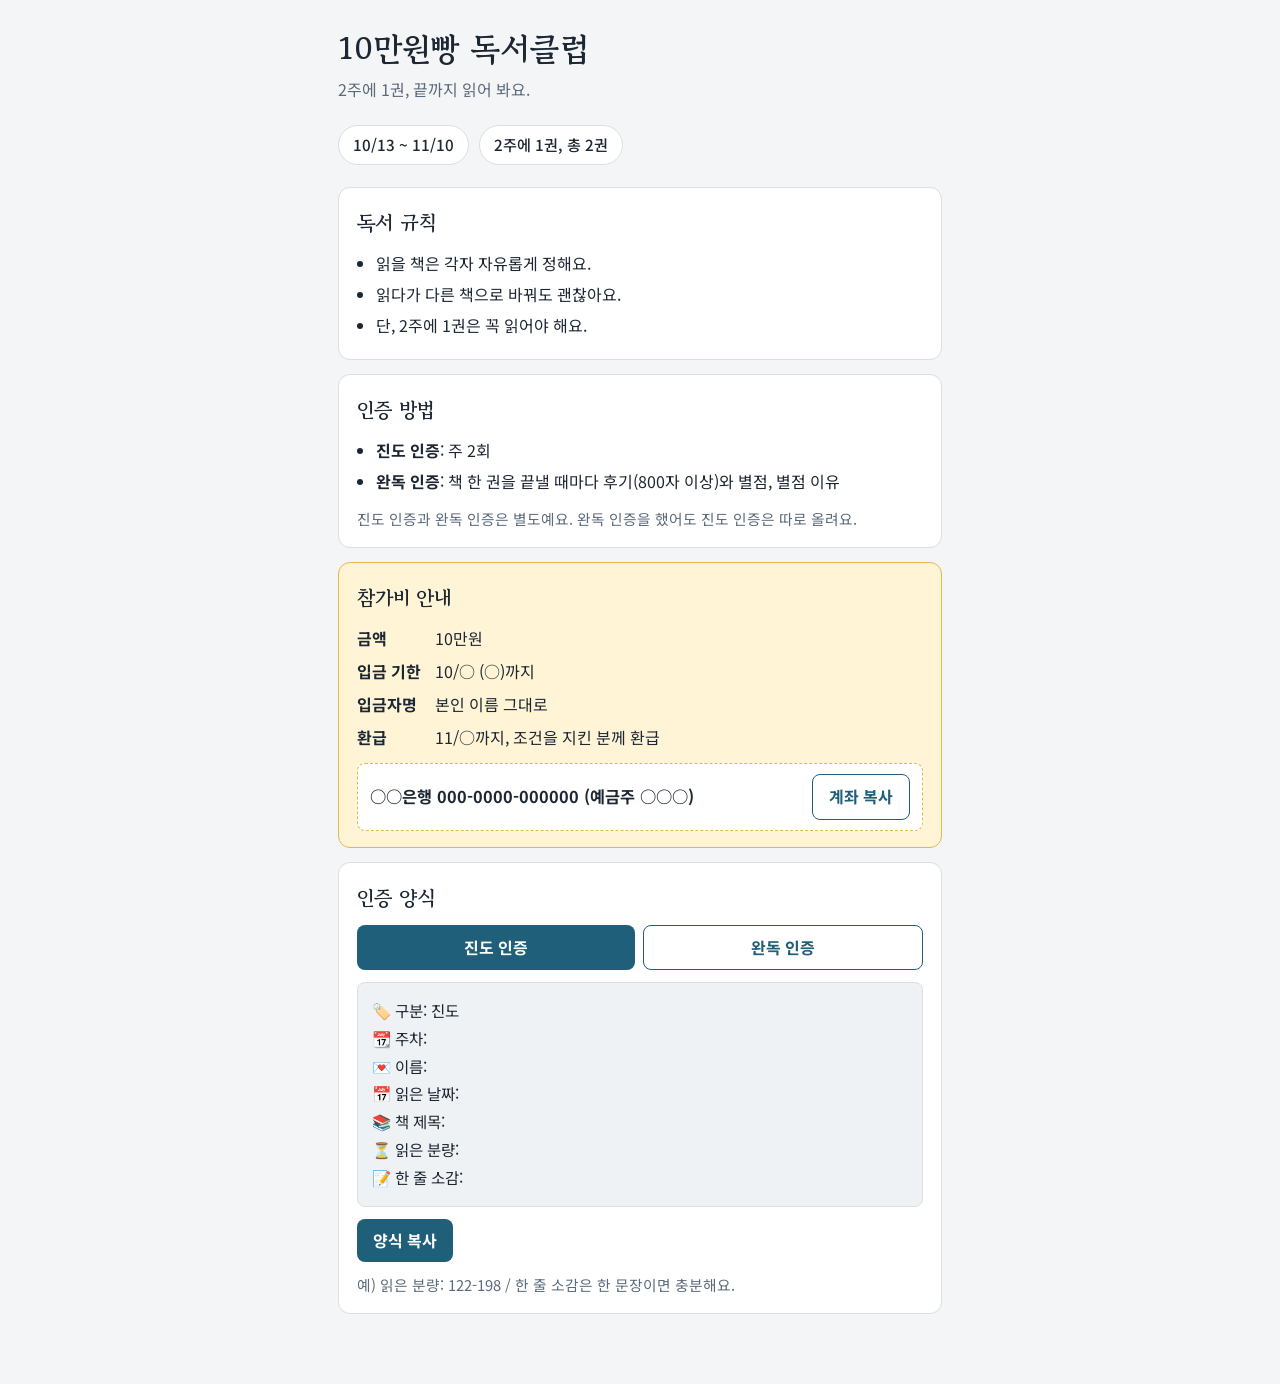
==== index.html @ 24067576 "Add files via upload" ====
<!DOCTYPE html>
<html lang="ko">
<head>
<meta charset="utf-8">
<meta name="viewport" content="width=device-width, initial-scale=1, viewport-fit=cover">
<title>10만원빵 독서클럽 공지</title>
<link rel="preconnect" href="https://fonts.googleapis.com">
<link rel="preconnect" href="https://fonts.gstatic.com" crossorigin>
<link href="https://fonts.googleapis.com/css2?family=Gowun+Batang:wght@400;700&family=Noto+Sans+KR:wght@400;500;700&display=swap" rel="stylesheet">
<style>
:root{
  --bg:#F3F5F7; --surface:#FFFFFF; --ink:#1D2733; --muted:#5C6B7A; --line:#D9DFE5;
  --accent:#1F5F7A; --accent-ink:#FFFFFF; --warn-bg:#FFF4D6; --warn-line:#E2B84A; --code:#EEF2F5;
  box-sizing:border-box;
  padding-top:env(safe-area-inset-top,0px); padding-bottom:env(safe-area-inset-bottom,0px);
}
@media (prefers-color-scheme: dark){
  :root:not([data-theme="light"]){
    --bg:#12181F; --surface:#1B242D; --ink:#E8EDF2; --muted:#9AA8B6; --line:#2C3945;
    --accent:#6FB6D1; --accent-ink:#0E1A22; --warn-bg:#3A3015; --warn-line:#8C7326; --code:#141C23;
  }
}
:root[data-theme="dark"]{
  --bg:#12181F; --surface:#1B242D; --ink:#E8EDF2; --muted:#9AA8B6; --line:#2C3945;
  --accent:#6FB6D1; --accent-ink:#0E1A22; --warn-bg:#3A3015; --warn-line:#8C7326; --code:#141C23;
}
html{scroll-padding-top:env(safe-area-inset-top,0px)}
*{box-sizing:border-box}
body{margin:0;background:var(--bg);color:var(--ink);font-family:"Noto Sans KR","Apple SD Gothic Neo","Malgun Gothic",sans-serif;line-height:1.7;font-size:16px}
main{max-width:640px;margin:0 auto;padding:28px 18px 56px}
h1{font-family:"Gowun Batang","Noto Serif KR",serif;font-weight:700;font-size:2rem;line-height:1.3;margin:0 0 6px}
h2{font-family:"Gowun Batang","Noto Serif KR",serif;font-size:1.25rem;margin:0 0 10px}
.lead{color:var(--muted);margin:0 0 22px}
.dates{display:flex;gap:10px;flex-wrap:wrap;margin:0 0 22px}
.chip{background:var(--surface);border:1px solid var(--line);border-radius:999px;padding:6px 14px;font-weight:500;font-size:.95rem}
section{background:var(--surface);border:1px solid var(--line);border-radius:12px;padding:18px 18px 16px;margin:0 0 14px}
ul{margin:0;padding-left:1.2em}
li{margin:4px 0}
.note{color:var(--muted);font-size:.92rem;margin:10px 0 0}
.money{background:var(--warn-bg);border-color:var(--warn-line)}
dl{margin:0;display:grid;grid-template-columns:auto 1fr;gap:6px 14px}
dt{font-weight:700}
dd{margin:0}
.acct{display:flex;gap:10px;align-items:center;justify-content:space-between;flex-wrap:wrap;background:var(--surface);border:1px dashed var(--warn-line);border-radius:8px;padding:10px 12px;margin-top:12px}
.acct code{font-family:inherit;font-weight:700;font-size:1.02rem;word-break:keep-all}
button{font:inherit;cursor:pointer;border:0;border-radius:8px;background:var(--accent);color:var(--accent-ink);padding:8px 16px;font-weight:700;min-height:40px}
button:focus-visible{outline:3px solid var(--accent);outline-offset:2px}
button.ghost{background:transparent;color:var(--accent);border:1px solid var(--accent)}
.tabs{display:flex;gap:8px;margin:0 0 12px}
.tabs button{flex:1}
.tabs button[aria-selected="false"]{background:transparent;color:var(--accent);border:1px solid var(--accent)}
pre{background:var(--code);border:1px solid var(--line);border-radius:8px;padding:14px;margin:0 0 12px;white-space:pre-wrap;word-break:keep-all;font-family:inherit;font-size:.97rem;line-height:1.8;overflow-x:auto}
.toast{position:fixed;left:50%;bottom:calc(24px + env(safe-area-inset-bottom,0px));transform:translateX(-50%);background:var(--ink);color:var(--bg);padding:10px 18px;border-radius:999px;font-weight:500;opacity:0;pointer-events:none;transition:opacity .2s}
.toast.on{opacity:1}
@media (prefers-reduced-motion: reduce){.toast{transition:none}}
</style>
</head>
<body>
<main>
  <h1>10만원빵 독서클럽</h1>
  <p class="lead">2주에 1권, 끝까지 읽어 봐요.</p>
  <div class="dates">
    <span class="chip">10/13 ~ 11/10</span>
    <span class="chip">2주에 1권, 총 2권</span>
  </div>

  <section>
    <h2>독서 규칙</h2>
    <ul>
      <li>읽을 책은 각자 자유롭게 정해요.</li>
      <li>읽다가 다른 책으로 바꿔도 괜찮아요.</li>
      <li>단, 2주에 1권은 꼭 읽어야 해요.</li>
    </ul>
  </section>

  <section>
    <h2>인증 방법</h2>
    <ul>
      <li><b>진도 인증</b>: 주 2회</li>
      <li><b>완독 인증</b>: 책 한 권을 끝낼 때마다 후기(800자 이상)와 별점, 별점 이유</li>
    </ul>
    <p class="note">진도 인증과 완독 인증은 별도예요. 완독 인증을 했어도 진도 인증은 따로 올려요.</p>
  </section>

  <section class="money">
    <h2>참가비 안내</h2>
    <dl>
      <dt>금액</dt><dd>10만원</dd>
      <dt>입금 기한</dt><dd>10/○ (○)까지</dd>
      <dt>입금자명</dt><dd>본인 이름 그대로</dd>
      <dt>환급</dt><dd>11/○까지, 조건을 지킨 분께 환급</dd>
    </dl>
    <div class="acct">
      <code id="acct">○○은행 000-0000-000000 (예금주 ○○○)</code>
      <button class="ghost" data-copy-id="acct">계좌 복사</button>
    </div>
  </section>

  <section>
    <h2>인증 양식</h2>
    <div class="tabs" role="tablist">
      <button role="tab" id="tab-p" aria-selected="true" aria-controls="panel">진도 인증</button>
      <button role="tab" id="tab-c" aria-selected="false" aria-controls="panel">완독 인증</button>
    </div>
    <div id="panel" role="tabpanel">
      <pre id="form"></pre>
      <button id="copyForm">양식 복사</button>
      <p class="note" id="formNote"></p>
    </div>
  </section>
</main>
<div class="toast" id="toast" role="status" aria-live="polite">복사했어요</div>

<script>
var FORMS = {
  p: {
    text: ["🏷️ 구분: 진도","📆 주차: ","💌 이름: ","📅 읽은 날짜: ","📚 책 제목: ","⏳ 읽은 분량: ","📝 한 줄 소감: "].join("\n"),
    note: "예) 읽은 분량: 122-198 / 한 줄 소감은 한 문장이면 충분해요."
  },
  c: {
    text: ["🏷️ 구분: 완독","📆 주차: ","💌 이름: ","📅 완독 날짜: ","📚 책 제목: ","⏳ 총 페이지: ","⭐️ 별점: ","⭐️ 별점 이유(한 줄): ","📝 후기(800자 이상): "].join("\n"),
    note: "예) 주차: 3-4주차 / 총 페이지: 325p / 별점: 4.0"
  }
};
var current = "p";
var pre = document.getElementById("form");
var note = document.getElementById("formNote");
var tabP = document.getElementById("tab-p");
var tabC = document.getElementById("tab-c");

function show(key){
  current = key;
  pre.textContent = FORMS[key].text;
  note.textContent = FORMS[key].note;
  tabP.setAttribute("aria-selected", key === "p" ? "true" : "false");
  tabC.setAttribute("aria-selected", key === "c" ? "true" : "false");
}
tabP.addEventListener("click", function(){ show("p"); });
tabC.addEventListener("click", function(){ show("c"); });

var toast = document.getElementById("toast");
var timer;
function flash(msg){
  toast.textContent = msg;
  toast.classList.add("on");
  clearTimeout(timer);
  timer = setTimeout(function(){ toast.classList.remove("on"); }, 1600);
}
function fallbackCopy(text){
  var ta = document.createElement("textarea");
  ta.value = text;
  ta.setAttribute("readonly", "");
  ta.style.position = "fixed";
  ta.style.opacity = "0";
  document.body.appendChild(ta);
  ta.select();
  var ok = false;
  try { ok = document.execCommand("copy"); } catch (e) { ok = false; }
  document.body.removeChild(ta);
  return ok;
}
function copyText(text){
  if (navigator.clipboard && navigator.clipboard.writeText) {
    navigator.clipboard.writeText(text).then(function(){ flash("복사했어요"); }, function(){
      flash(fallbackCopy(text) ? "복사했어요" : "길게 눌러 직접 복사해 주세요");
    });
  } else {
    flash(fallbackCopy(text) ? "복사했어요" : "길게 눌러 직접 복사해 주세요");
  }
}
document.getElementById("copyForm").addEventListener("click", function(){ copyText(FORMS[current].text); });
document.querySelector("[data-copy-id]").addEventListener("click", function(e){
  copyText(document.getElementById(e.currentTarget.getAttribute("data-copy-id")).textContent);
});
show("p");
</script>
</body>
</html>
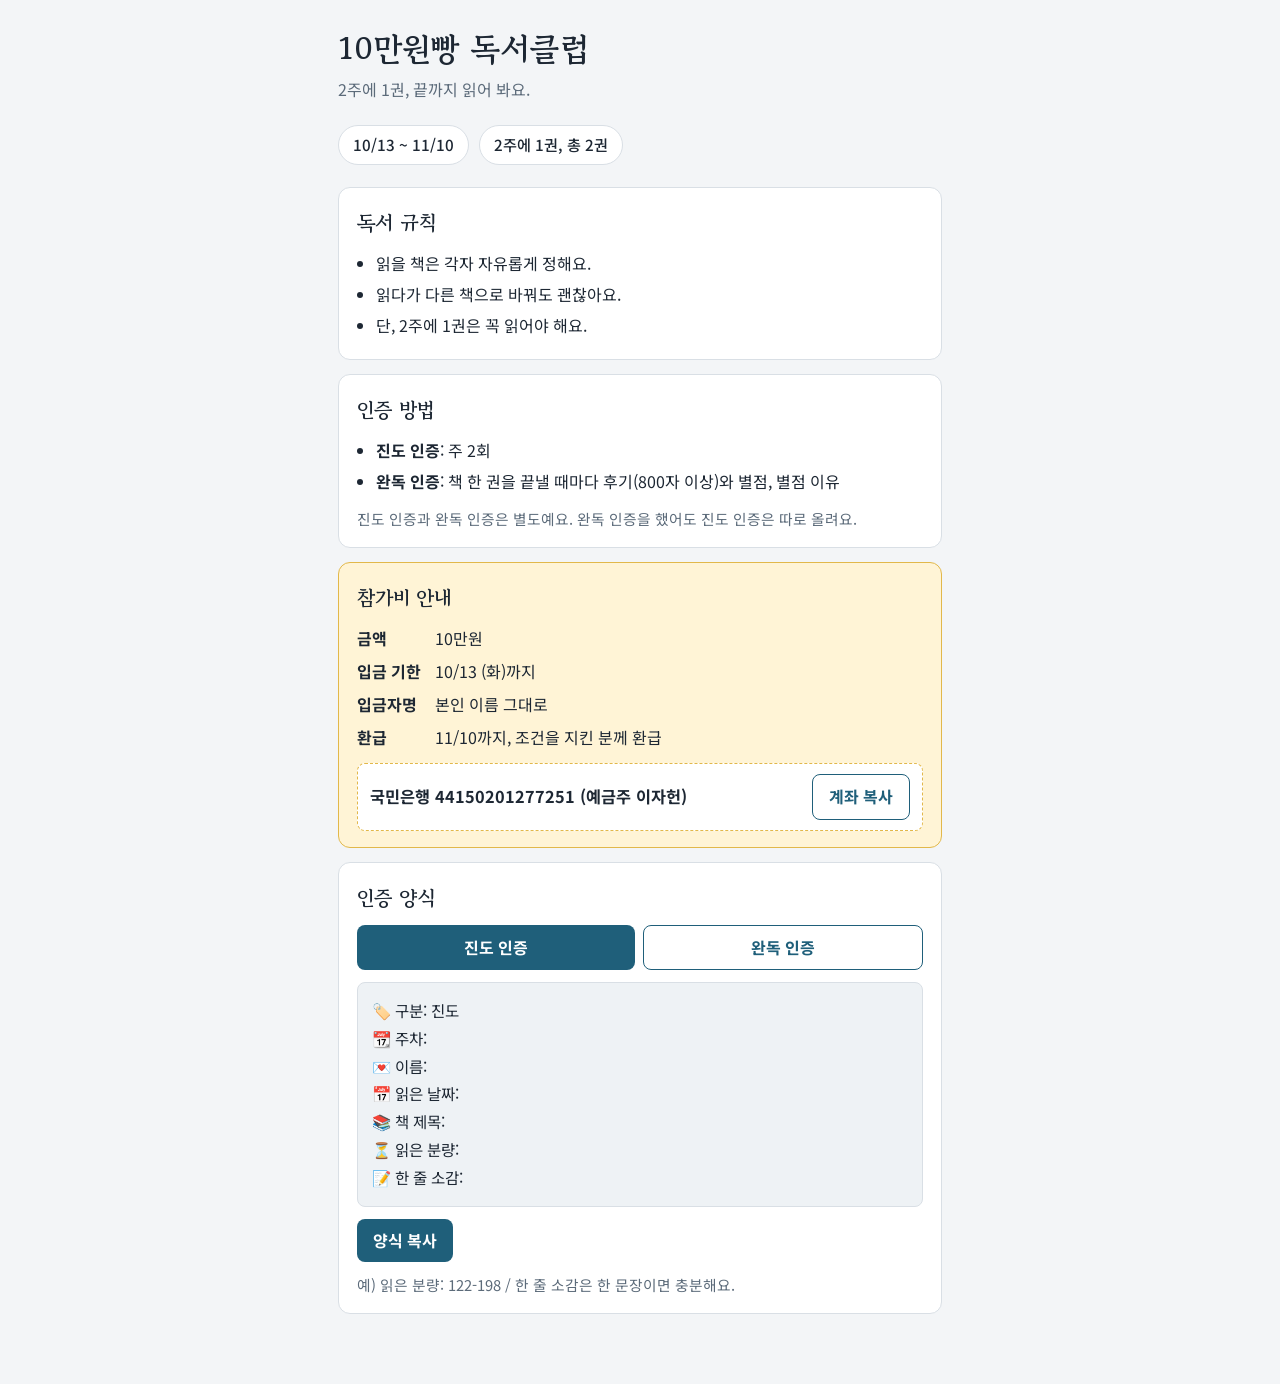
==== commit 0772c2d1: "Update payment deadline and account information" ====
--- a/index.html
+++ b/index.html
@@ -86,12 +86,12 @@
     <h2>참가비 안내</h2>
     <dl>
       <dt>금액</dt><dd>10만원</dd>
-      <dt>입금 기한</dt><dd>10/○ (○)까지</dd>
+      <dt>입금 기한</dt><dd>10/13 (화)까지</dd>
       <dt>입금자명</dt><dd>본인 이름 그대로</dd>
-      <dt>환급</dt><dd>11/○까지, 조건을 지킨 분께 환급</dd>
+      <dt>환급</dt><dd>11/10까지, 조건을 지킨 분께 환급</dd>
     </dl>
     <div class="acct">
-      <code id="acct">○○은행 000-0000-000000 (예금주 ○○○)</code>
+      <code id="acct">국민은행 44150201277251  (예금주 이자헌)</code>
       <button class="ghost" data-copy-id="acct">계좌 복사</button>
     </div>
   </section>
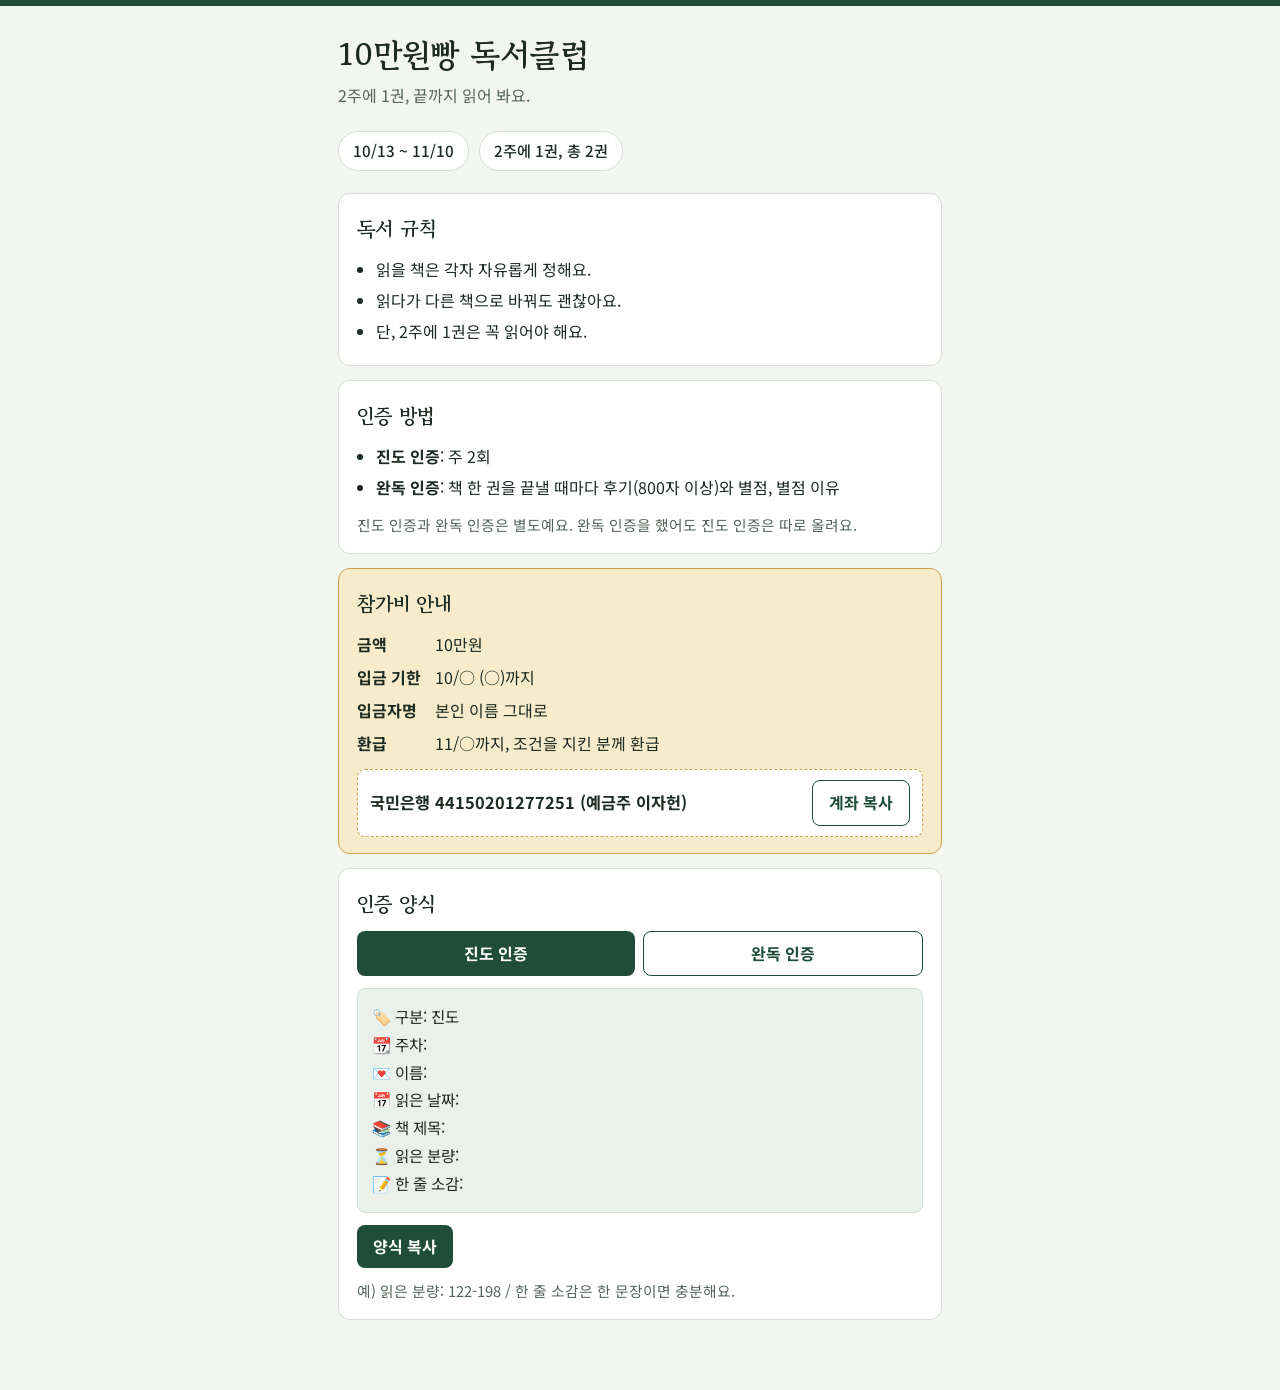
==== commit 722bfd47: "Update index.html" ====
--- a/index.html
+++ b/index.html
@@ -9,24 +9,24 @@
 <link href="https://fonts.googleapis.com/css2?family=Gowun+Batang:wght@400;700&family=Noto+Sans+KR:wght@400;500;700&display=swap" rel="stylesheet">
 <style>
 :root{
-  --bg:#F3F5F7; --surface:#FFFFFF; --ink:#1D2733; --muted:#5C6B7A; --line:#D9DFE5;
-  --accent:#1F5F7A; --accent-ink:#FFFFFF; --warn-bg:#FFF4D6; --warn-line:#E2B84A; --code:#EEF2F5;
+  --bg:#F2F5F0; --surface:#FFFFFF; --ink:#1C2A22; --muted:#55655B; --line:#D5DED6;
+  --accent:#1F4D3A; --accent-ink:#FFFFFF; --warn-bg:#F6EBCB; --warn-line:#C9A24A; --code:#EAF0EA;
   box-sizing:border-box;
   padding-top:env(safe-area-inset-top,0px); padding-bottom:env(safe-area-inset-bottom,0px);
 }
 @media (prefers-color-scheme: dark){
   :root:not([data-theme="light"]){
-    --bg:#12181F; --surface:#1B242D; --ink:#E8EDF2; --muted:#9AA8B6; --line:#2C3945;
-    --accent:#6FB6D1; --accent-ink:#0E1A22; --warn-bg:#3A3015; --warn-line:#8C7326; --code:#141C23;
+    --bg:#0F1A15; --surface:#172620; --ink:#E4EDE6; --muted:#9DB2A5; --line:#2A3D33;
+    --accent:#7FC8A0; --accent-ink:#0B1511; --warn-bg:#2E2A14; --warn-line:#8C7A2E; --code:#121F19;
   }
 }
 :root[data-theme="dark"]{
-  --bg:#12181F; --surface:#1B242D; --ink:#E8EDF2; --muted:#9AA8B6; --line:#2C3945;
-  --accent:#6FB6D1; --accent-ink:#0E1A22; --warn-bg:#3A3015; --warn-line:#8C7326; --code:#141C23;
+  --bg:#0F1A15; --surface:#172620; --ink:#E4EDE6; --muted:#9DB2A5; --line:#2A3D33;
+  --accent:#7FC8A0; --accent-ink:#0B1511; --warn-bg:#2E2A14; --warn-line:#8C7A2E; --code:#121F19;
 }
 html{scroll-padding-top:env(safe-area-inset-top,0px)}
 *{box-sizing:border-box}
-body{margin:0;background:var(--bg);color:var(--ink);font-family:"Noto Sans KR","Apple SD Gothic Neo","Malgun Gothic",sans-serif;line-height:1.7;font-size:16px}
+body{margin:0;border-top:6px solid var(--accent);background:var(--bg);color:var(--ink);font-family:"Noto Sans KR","Apple SD Gothic Neo","Malgun Gothic",sans-serif;line-height:1.7;font-size:16px}
 main{max-width:640px;margin:0 auto;padding:28px 18px 56px}
 h1{font-family:"Gowun Batang","Noto Serif KR",serif;font-weight:700;font-size:2rem;line-height:1.3;margin:0 0 6px}
 h2{font-family:"Gowun Batang","Noto Serif KR",serif;font-size:1.25rem;margin:0 0 10px}
@@ -86,12 +86,12 @@
     <h2>참가비 안내</h2>
     <dl>
       <dt>금액</dt><dd>10만원</dd>
-      <dt>입금 기한</dt><dd>10/13 (화)까지</dd>
+      <dt>입금 기한</dt><dd>10/○ (○)까지</dd>
       <dt>입금자명</dt><dd>본인 이름 그대로</dd>
-      <dt>환급</dt><dd>11/10까지, 조건을 지킨 분께 환급</dd>
+      <dt>환급</dt><dd>11/○까지, 조건을 지킨 분께 환급</dd>
     </dl>
     <div class="acct">
-      <code id="acct">국민은행 44150201277251  (예금주 이자헌)</code>
+      <code id="acct">국민은행 44150201277251 (예금주 이자헌)</code>
       <button class="ghost" data-copy-id="acct">계좌 복사</button>
     </div>
   </section>
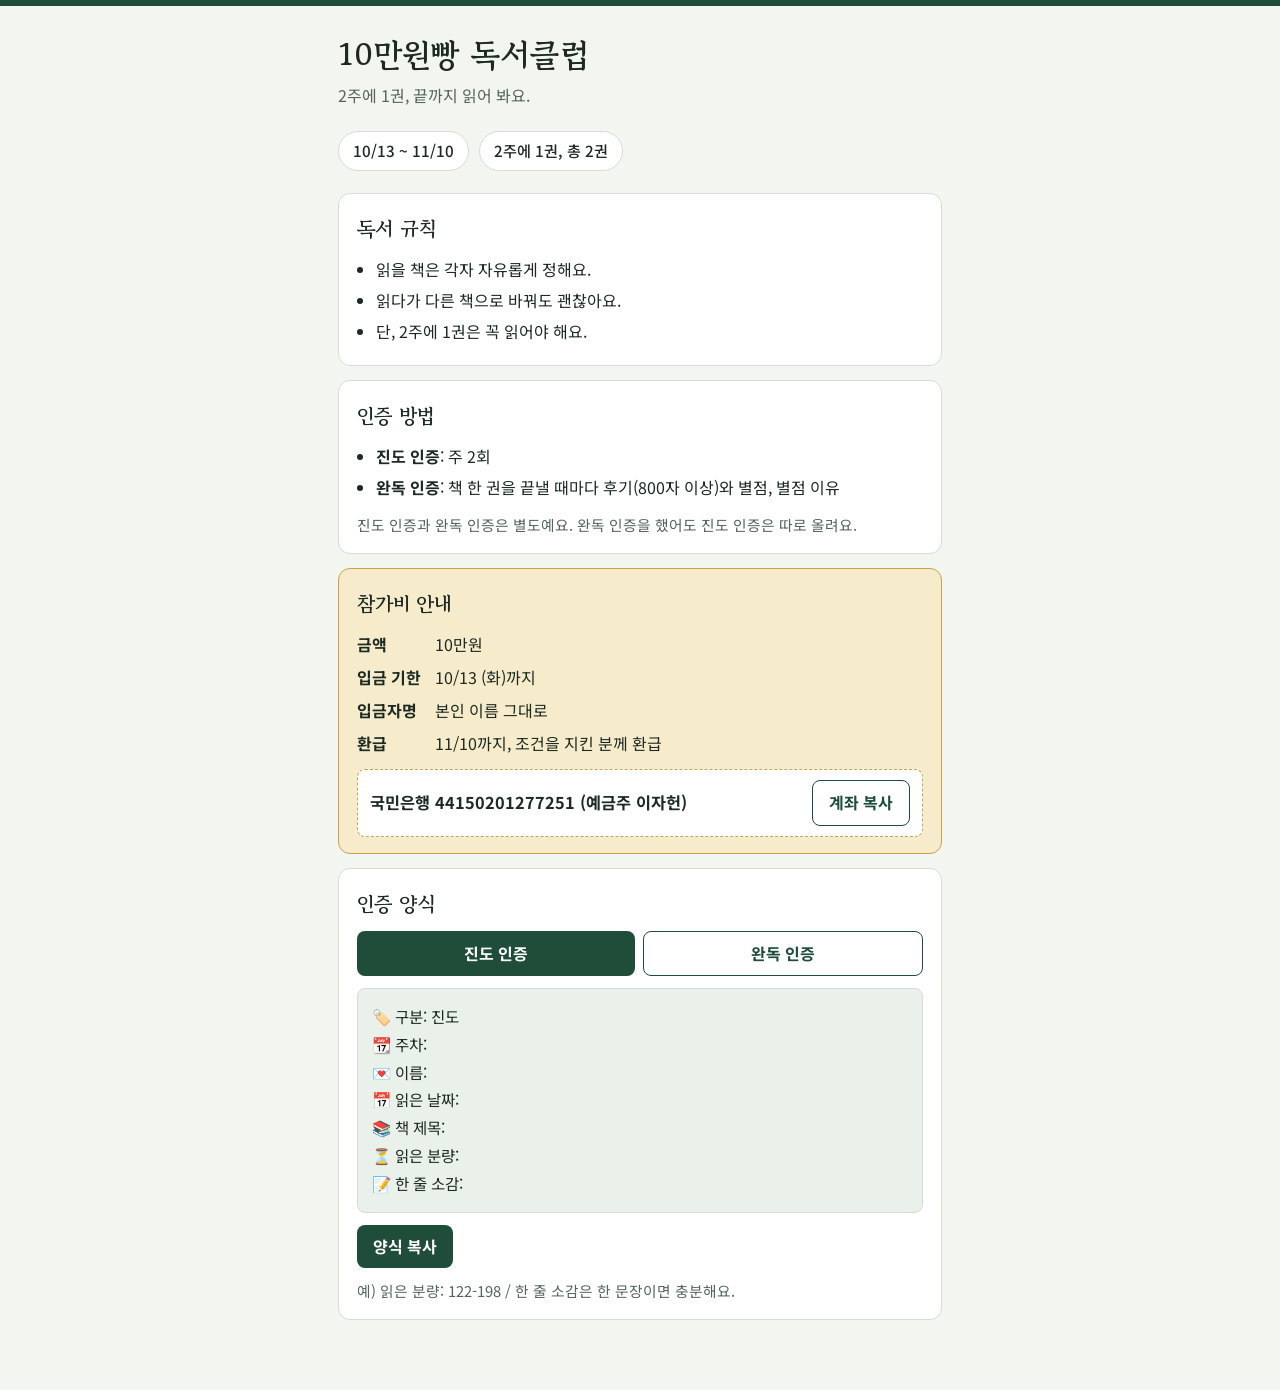
==== commit 7813eccf: "Update index.html" ====
--- a/index.html
+++ b/index.html
@@ -86,9 +86,9 @@
     <h2>참가비 안내</h2>
     <dl>
       <dt>금액</dt><dd>10만원</dd>
-      <dt>입금 기한</dt><dd>10/○ (○)까지</dd>
+      <dt>입금 기한</dt><dd>10/13 (화)까지</dd>
       <dt>입금자명</dt><dd>본인 이름 그대로</dd>
-      <dt>환급</dt><dd>11/○까지, 조건을 지킨 분께 환급</dd>
+      <dt>환급</dt><dd>11/10까지, 조건을 지킨 분께 환급</dd>
     </dl>
     <div class="acct">
       <code id="acct">국민은행 44150201277251 (예금주 이자헌)</code>
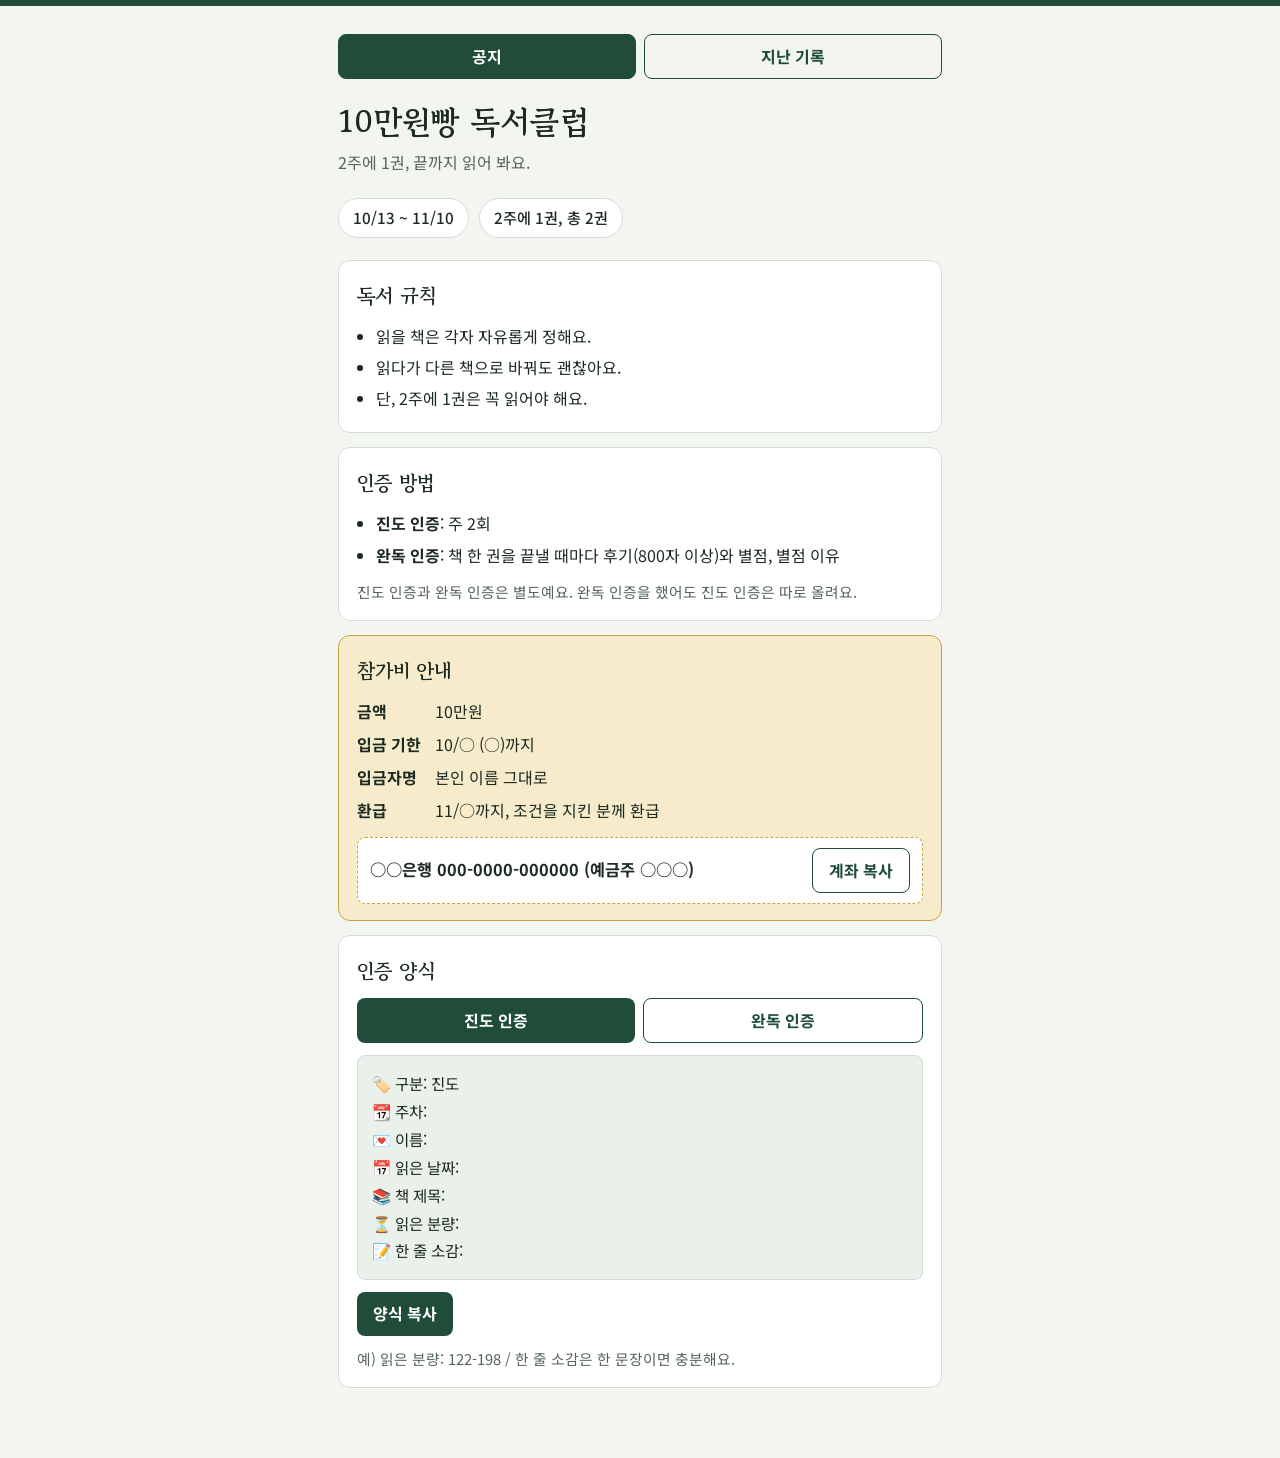
==== commit 0aa363ec: "Add files via upload" ====
--- a/index.html
+++ b/index.html
@@ -7,56 +7,11 @@
 <link rel="preconnect" href="https://fonts.googleapis.com">
 <link rel="preconnect" href="https://fonts.gstatic.com" crossorigin>
 <link href="https://fonts.googleapis.com/css2?family=Gowun+Batang:wght@400;700&family=Noto+Sans+KR:wght@400;500;700&display=swap" rel="stylesheet">
-<style>
-:root{
-  --bg:#F2F5F0; --surface:#FFFFFF; --ink:#1C2A22; --muted:#55655B; --line:#D5DED6;
-  --accent:#1F4D3A; --accent-ink:#FFFFFF; --warn-bg:#F6EBCB; --warn-line:#C9A24A; --code:#EAF0EA;
-  box-sizing:border-box;
-  padding-top:env(safe-area-inset-top,0px); padding-bottom:env(safe-area-inset-bottom,0px);
-}
-@media (prefers-color-scheme: dark){
-  :root:not([data-theme="light"]){
-    --bg:#0F1A15; --surface:#172620; --ink:#E4EDE6; --muted:#9DB2A5; --line:#2A3D33;
-    --accent:#7FC8A0; --accent-ink:#0B1511; --warn-bg:#2E2A14; --warn-line:#8C7A2E; --code:#121F19;
-  }
-}
-:root[data-theme="dark"]{
-  --bg:#0F1A15; --surface:#172620; --ink:#E4EDE6; --muted:#9DB2A5; --line:#2A3D33;
-  --accent:#7FC8A0; --accent-ink:#0B1511; --warn-bg:#2E2A14; --warn-line:#8C7A2E; --code:#121F19;
-}
-html{scroll-padding-top:env(safe-area-inset-top,0px)}
-*{box-sizing:border-box}
-body{margin:0;border-top:6px solid var(--accent);background:var(--bg);color:var(--ink);font-family:"Noto Sans KR","Apple SD Gothic Neo","Malgun Gothic",sans-serif;line-height:1.7;font-size:16px}
-main{max-width:640px;margin:0 auto;padding:28px 18px 56px}
-h1{font-family:"Gowun Batang","Noto Serif KR",serif;font-weight:700;font-size:2rem;line-height:1.3;margin:0 0 6px}
-h2{font-family:"Gowun Batang","Noto Serif KR",serif;font-size:1.25rem;margin:0 0 10px}
-.lead{color:var(--muted);margin:0 0 22px}
-.dates{display:flex;gap:10px;flex-wrap:wrap;margin:0 0 22px}
-.chip{background:var(--surface);border:1px solid var(--line);border-radius:999px;padding:6px 14px;font-weight:500;font-size:.95rem}
-section{background:var(--surface);border:1px solid var(--line);border-radius:12px;padding:18px 18px 16px;margin:0 0 14px}
-ul{margin:0;padding-left:1.2em}
-li{margin:4px 0}
-.note{color:var(--muted);font-size:.92rem;margin:10px 0 0}
-.money{background:var(--warn-bg);border-color:var(--warn-line)}
-dl{margin:0;display:grid;grid-template-columns:auto 1fr;gap:6px 14px}
-dt{font-weight:700}
-dd{margin:0}
-.acct{display:flex;gap:10px;align-items:center;justify-content:space-between;flex-wrap:wrap;background:var(--surface);border:1px dashed var(--warn-line);border-radius:8px;padding:10px 12px;margin-top:12px}
-.acct code{font-family:inherit;font-weight:700;font-size:1.02rem;word-break:keep-all}
-button{font:inherit;cursor:pointer;border:0;border-radius:8px;background:var(--accent);color:var(--accent-ink);padding:8px 16px;font-weight:700;min-height:40px}
-button:focus-visible{outline:3px solid var(--accent);outline-offset:2px}
-button.ghost{background:transparent;color:var(--accent);border:1px solid var(--accent)}
-.tabs{display:flex;gap:8px;margin:0 0 12px}
-.tabs button{flex:1}
-.tabs button[aria-selected="false"]{background:transparent;color:var(--accent);border:1px solid var(--accent)}
-pre{background:var(--code);border:1px solid var(--line);border-radius:8px;padding:14px;margin:0 0 12px;white-space:pre-wrap;word-break:keep-all;font-family:inherit;font-size:.97rem;line-height:1.8;overflow-x:auto}
-.toast{position:fixed;left:50%;bottom:calc(24px + env(safe-area-inset-bottom,0px));transform:translateX(-50%);background:var(--ink);color:var(--bg);padding:10px 18px;border-radius:999px;font-weight:500;opacity:0;pointer-events:none;transition:opacity .2s}
-.toast.on{opacity:1}
-@media (prefers-reduced-motion: reduce){.toast{transition:none}}
-</style>
+<link rel="stylesheet" href="assets/style.css">
 </head>
 <body>
 <main>
+  <nav class="seg" aria-label="페이지 이동"><a href="index.html" aria-current="page">공지</a><a href="records.html">지난 기록</a></nav>
   <h1>10만원빵 독서클럽</h1>
   <p class="lead">2주에 1권, 끝까지 읽어 봐요.</p>
   <div class="dates">
@@ -86,12 +41,12 @@
     <h2>참가비 안내</h2>
     <dl>
       <dt>금액</dt><dd>10만원</dd>
-      <dt>입금 기한</dt><dd>10/13 (화)까지</dd>
+      <dt>입금 기한</dt><dd>10/○ (○)까지</dd>
       <dt>입금자명</dt><dd>본인 이름 그대로</dd>
-      <dt>환급</dt><dd>11/10까지, 조건을 지킨 분께 환급</dd>
+      <dt>환급</dt><dd>11/○까지, 조건을 지킨 분께 환급</dd>
     </dl>
     <div class="acct">
-      <code id="acct">국민은행 44150201277251 (예금주 이자헌)</code>
+      <code id="acct">○○은행 000-0000-000000 (예금주 ○○○)</code>
       <button class="ghost" data-copy-id="acct">계좌 복사</button>
     </div>
   </section>
@@ -110,7 +65,6 @@
   </section>
 </main>
 <div class="toast" id="toast" role="status" aria-live="polite">복사했어요</div>
-
 <script>
 var FORMS = {
   p: {
--- a/assets/style.css
+++ b/assets/style.css
@@ -0,0 +1,74 @@
+:root{
+  --bg:#F2F5F0; --surface:#FFFFFF; --ink:#1C2A22; --muted:#55655B; --line:#D5DED6;
+  --accent:#1F4D3A; --accent-ink:#FFFFFF; --warn-bg:#F6EBCB; --warn-line:#C9A24A; --code:#EAF0EA;
+  box-sizing:border-box;
+  padding-top:env(safe-area-inset-top,0px); padding-bottom:env(safe-area-inset-bottom,0px);
+}
+@media (prefers-color-scheme: dark){
+  :root:not([data-theme="light"]){
+    --bg:#0F1A15; --surface:#172620; --ink:#E4EDE6; --muted:#9DB2A5; --line:#2A3D33;
+    --accent:#7FC8A0; --accent-ink:#0B1511; --warn-bg:#2E2A14; --warn-line:#8C7A2E; --code:#121F19;
+  }
+}
+:root[data-theme="dark"]{
+  --bg:#0F1A15; --surface:#172620; --ink:#E4EDE6; --muted:#9DB2A5; --line:#2A3D33;
+  --accent:#7FC8A0; --accent-ink:#0B1511; --warn-bg:#2E2A14; --warn-line:#8C7A2E; --code:#121F19;
+}
+html{scroll-padding-top:env(safe-area-inset-top,0px)}
+*{box-sizing:border-box}
+body{margin:0;border-top:6px solid var(--accent);background:var(--bg);color:var(--ink);font-family:"Noto Sans KR","Apple SD Gothic Neo","Malgun Gothic",sans-serif;line-height:1.7;font-size:16px}
+main{max-width:640px;margin:0 auto;padding:28px 18px 56px}
+h1{font-family:"Gowun Batang","Noto Serif KR",serif;font-weight:700;font-size:2rem;line-height:1.3;margin:0 0 6px}
+h2{font-family:"Gowun Batang","Noto Serif KR",serif;font-size:1.25rem;margin:0 0 10px}
+.lead{color:var(--muted);margin:0 0 22px}
+.dates{display:flex;gap:10px;flex-wrap:wrap;margin:0 0 22px}
+.chip{background:var(--surface);border:1px solid var(--line);border-radius:999px;padding:6px 14px;font-weight:500;font-size:.95rem}
+section{background:var(--surface);border:1px solid var(--line);border-radius:12px;padding:18px 18px 16px;margin:0 0 14px}
+ul{margin:0;padding-left:1.2em}
+li{margin:4px 0}
+.note{color:var(--muted);font-size:.92rem;margin:10px 0 0}
+.money{background:var(--warn-bg);border-color:var(--warn-line)}
+dl{margin:0;display:grid;grid-template-columns:auto 1fr;gap:6px 14px}
+dt{font-weight:700}
+dd{margin:0}
+.acct{display:flex;gap:10px;align-items:center;justify-content:space-between;flex-wrap:wrap;background:var(--surface);border:1px dashed var(--warn-line);border-radius:8px;padding:10px 12px;margin-top:12px}
+.acct code{font-family:inherit;font-weight:700;font-size:1.02rem;word-break:keep-all}
+button{font:inherit;cursor:pointer;border:0;border-radius:8px;background:var(--accent);color:var(--accent-ink);padding:8px 16px;font-weight:700;min-height:40px}
+button:focus-visible{outline:3px solid var(--accent);outline-offset:2px}
+button.ghost{background:transparent;color:var(--accent);border:1px solid var(--accent)}
+.tabs{display:flex;gap:8px;margin:0 0 12px}
+.tabs button{flex:1}
+.tabs button[aria-selected="false"]{background:transparent;color:var(--accent);border:1px solid var(--accent)}
+pre{background:var(--code);border:1px solid var(--line);border-radius:8px;padding:14px;margin:0 0 12px;white-space:pre-wrap;word-break:keep-all;font-family:inherit;font-size:.97rem;line-height:1.8;overflow-x:auto}
+.toast{position:fixed;left:50%;bottom:calc(24px + env(safe-area-inset-bottom,0px));transform:translateX(-50%);background:var(--ink);color:var(--bg);padding:10px 18px;border-radius:999px;font-weight:500;opacity:0;pointer-events:none;transition:opacity .2s}
+.toast.on{opacity:1}
+@media (prefers-reduced-motion: reduce){.toast{transition:none}}
+
+.seg{display:flex;gap:8px;margin:0 0 22px}
+.seg button{flex:1;background:transparent;color:var(--accent);border:1px solid var(--accent)}
+.seg button[aria-pressed="true"]{background:var(--accent);color:var(--accent-ink)}
+.stat{display:flex;gap:10px;flex-wrap:wrap;margin:0 0 14px}
+.person h3{font-family:"Gowun Batang","Noto Serif KR",serif;font-size:1.15rem;margin:0 0 6px;display:flex;justify-content:space-between;align-items:baseline;gap:8px}
+.person h3 span{font-family:"Noto Sans KR",sans-serif;font-size:.85rem;font-weight:400;color:var(--muted)}
+.book{border-top:1px solid var(--line)}
+.bk{width:100%;text-align:left;background:transparent;color:var(--ink);border:0;border-radius:0;padding:12px 2px;min-height:52px;display:flex;gap:10px;align-items:center;justify-content:space-between;font-weight:500}
+.bk .t{display:block;font-weight:700;color:var(--accent)}
+.bk .m{display:block;font-size:.88rem;color:var(--muted);font-weight:400}
+.st{flex:none;font-size:.8rem;font-weight:700;border-radius:999px;padding:2px 10px;border:1px solid var(--accent);color:var(--accent)}
+.st.done{background:var(--accent);color:var(--accent-ink)}
+.bk[aria-expanded="true"] .t{text-decoration:underline}
+.log{padding:2px 0 12px}
+.entry{border-left:3px solid var(--line);padding:2px 0 2px 12px;margin:10px 0}
+.entry.fin{border-left-color:var(--accent)}
+.entry .h{font-size:.86rem;color:var(--muted);margin:0 0 2px}
+.entry p{margin:0 0 6px;white-space:pre-line}
+.entry .rv{margin-top:8px;padding-top:8px;border-top:1px dashed var(--line);white-space:pre-line}
+.empty{text-align:center;color:var(--muted);padding:34px 10px}
+
+.seg a{flex:1;text-align:center;text-decoration:none;color:var(--accent);border:1px solid var(--accent);border-radius:8px;padding:8px 16px;font-weight:700;min-height:40px;display:flex;align-items:center;justify-content:center}
+.seg a[aria-current="page"]{background:var(--accent);color:var(--accent-ink)}
+.row{display:flex;gap:8px;align-items:center}
+input[type=password],input[type=text]{flex:1;min-width:0;font:inherit;padding:10px 12px;border:1px solid var(--line);border-radius:8px;background:var(--surface);color:var(--ink);min-height:44px}
+input:focus-visible{outline:3px solid var(--accent);outline-offset:2px}
+.err{border-left:4px solid #B3261E;background:var(--warn-bg);padding:8px 12px;margin-top:12px;border-radius:4px}
+button:disabled{opacity:.6;cursor:default}
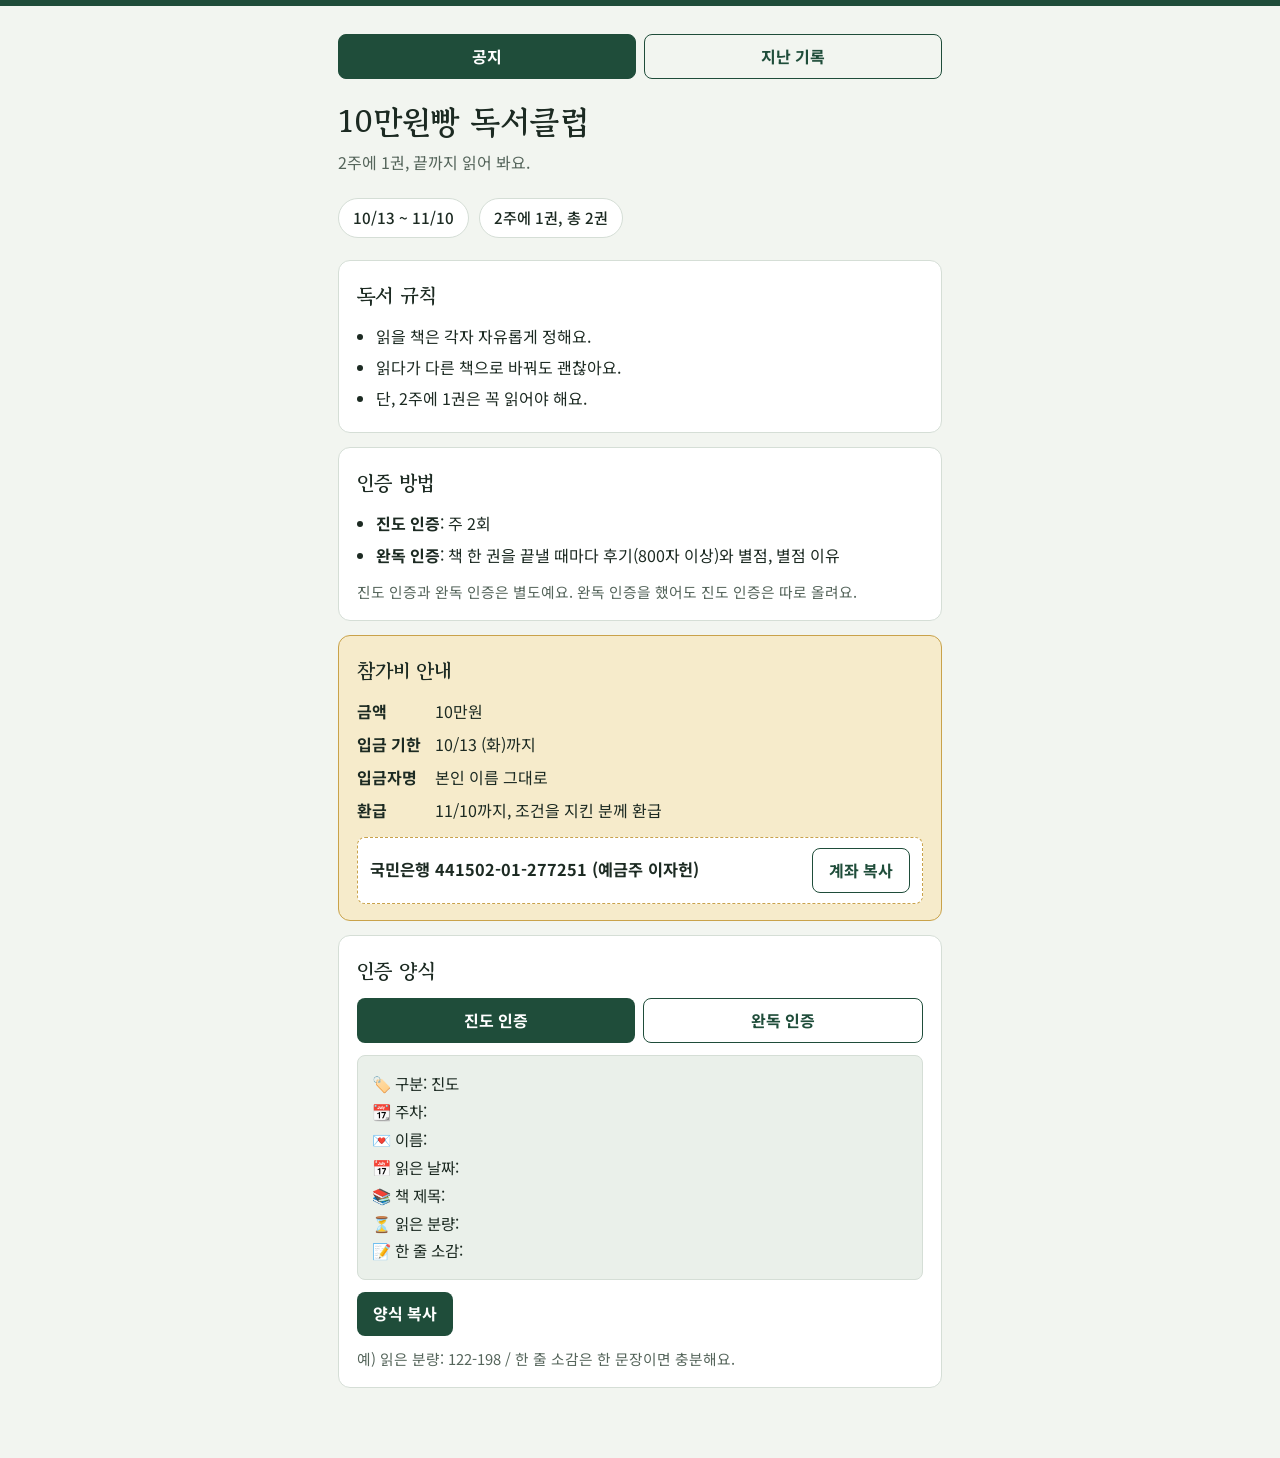
==== commit 2060e804: "Update title and payment details in index.html" ====
--- a/index.html
+++ b/index.html
@@ -3,7 +3,7 @@
 <head>
 <meta charset="utf-8">
 <meta name="viewport" content="width=device-width, initial-scale=1, viewport-fit=cover">
-<title>10만원빵 독서클럽 공지</title>
+<title>10만원빵 독서클럽</title>
 <link rel="preconnect" href="https://fonts.googleapis.com">
 <link rel="preconnect" href="https://fonts.gstatic.com" crossorigin>
 <link href="https://fonts.googleapis.com/css2?family=Gowun+Batang:wght@400;700&family=Noto+Sans+KR:wght@400;500;700&display=swap" rel="stylesheet">
@@ -41,12 +41,12 @@
     <h2>참가비 안내</h2>
     <dl>
       <dt>금액</dt><dd>10만원</dd>
-      <dt>입금 기한</dt><dd>10/○ (○)까지</dd>
+      <dt>입금 기한</dt><dd>10/13 (화)까지</dd>
       <dt>입금자명</dt><dd>본인 이름 그대로</dd>
-      <dt>환급</dt><dd>11/○까지, 조건을 지킨 분께 환급</dd>
+      <dt>환급</dt><dd>11/10까지, 조건을 지킨 분께 환급</dd>
     </dl>
     <div class="acct">
-      <code id="acct">○○은행 000-0000-000000 (예금주 ○○○)</code>
+      <code id="acct">국민은행 441502-01-277251 (예금주 이자헌)</code>
       <button class="ghost" data-copy-id="acct">계좌 복사</button>
     </div>
   </section>
